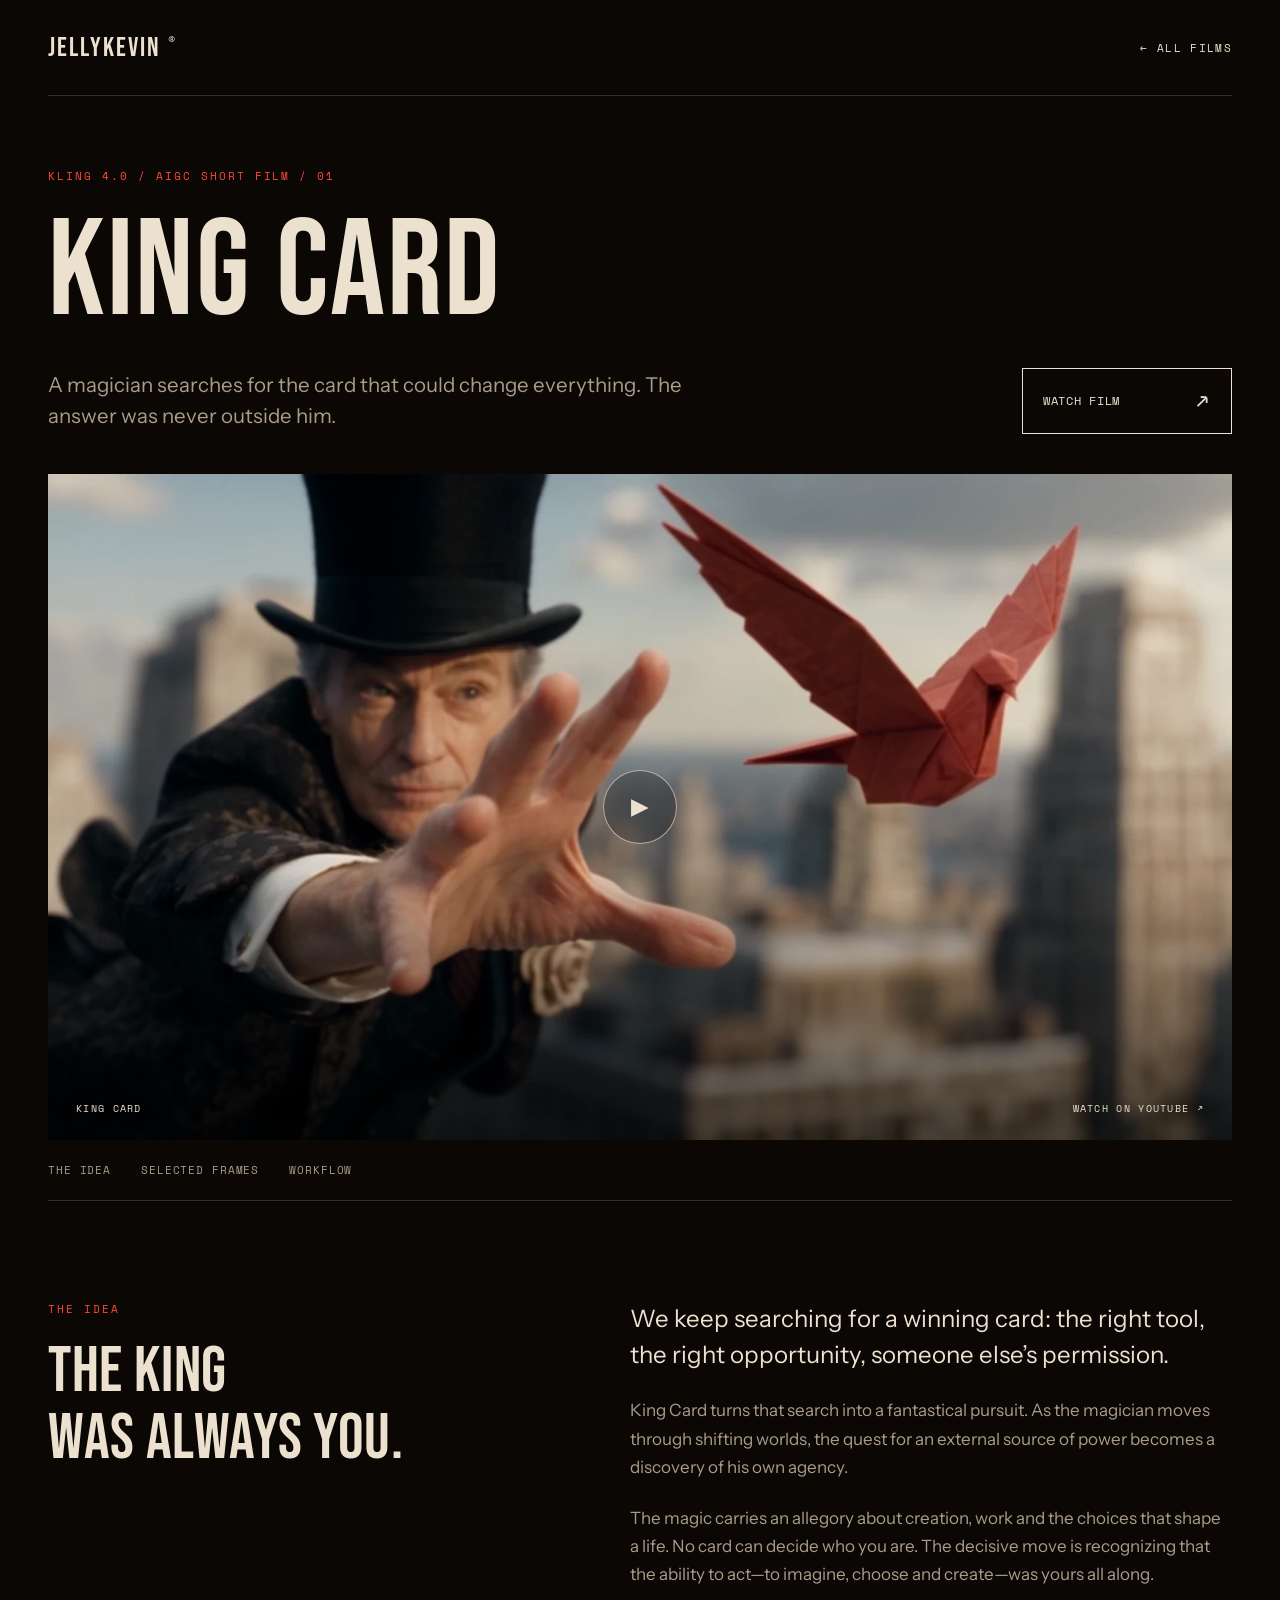
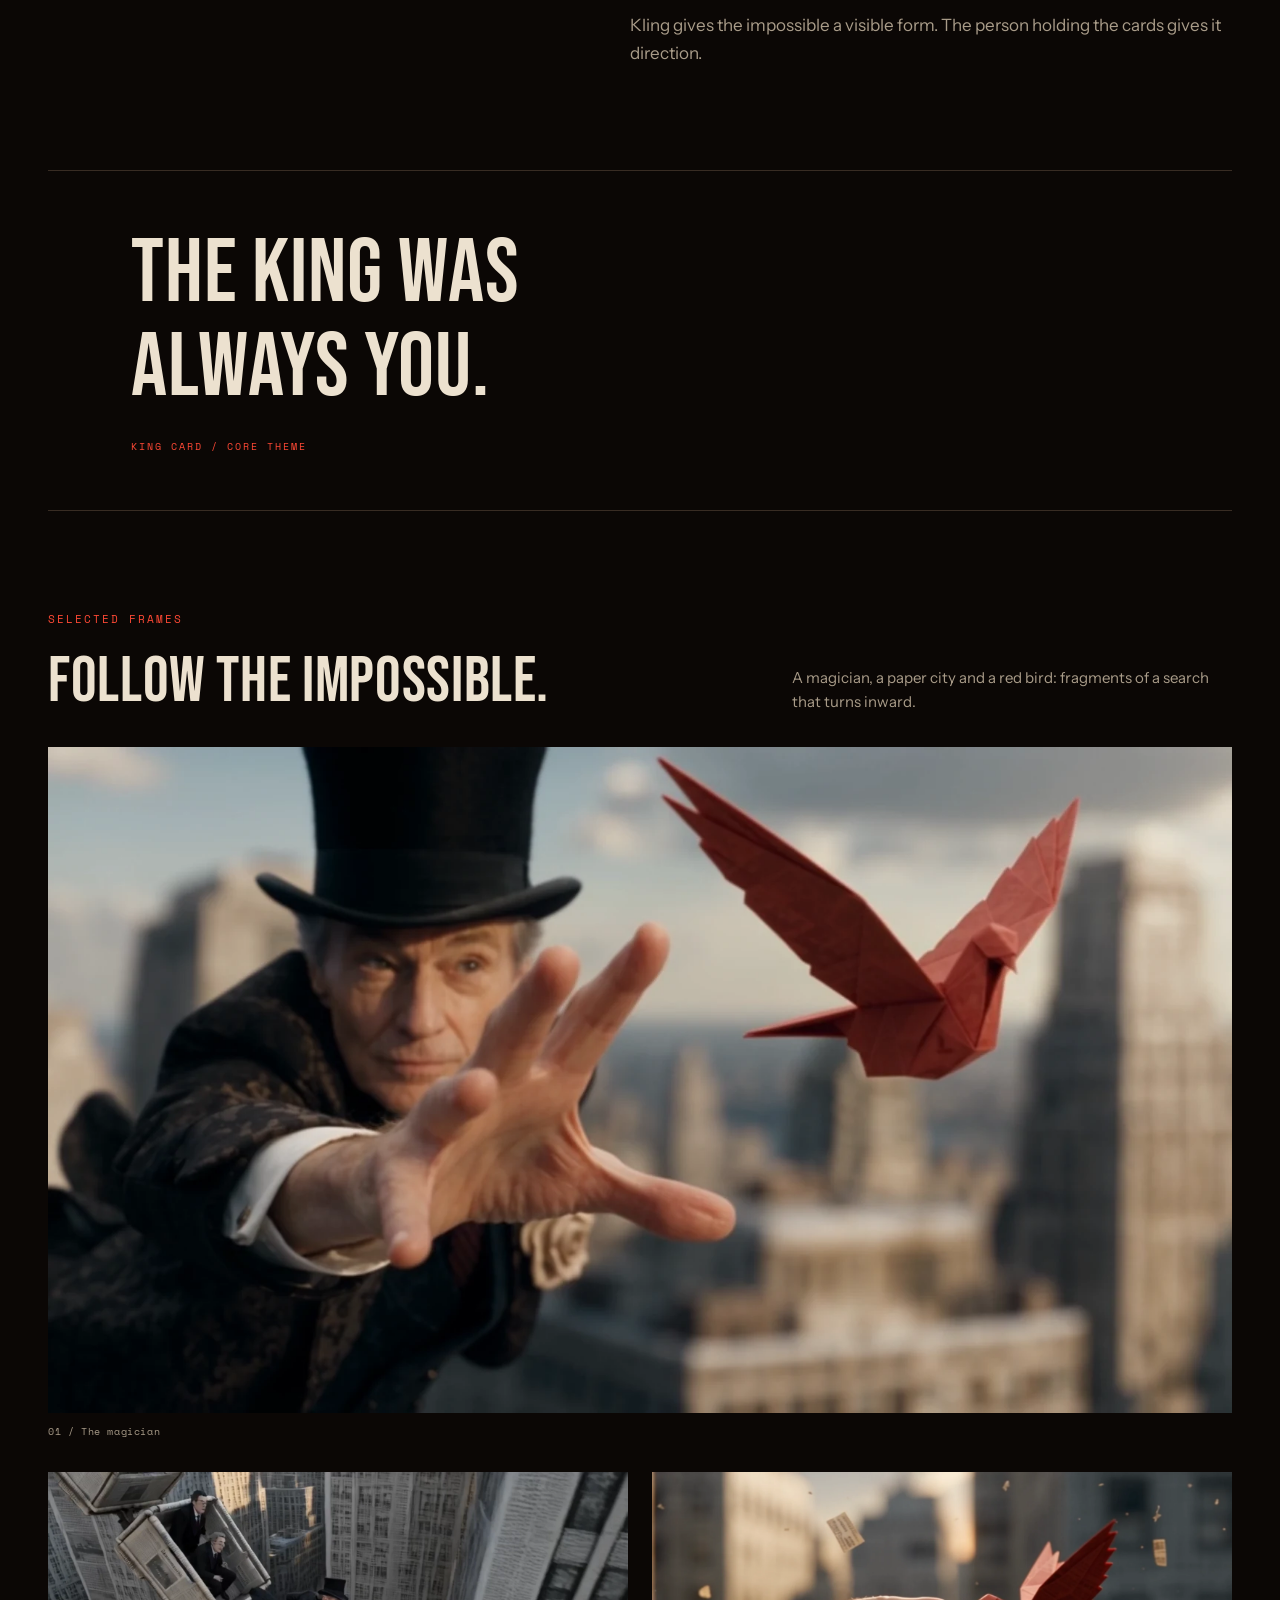
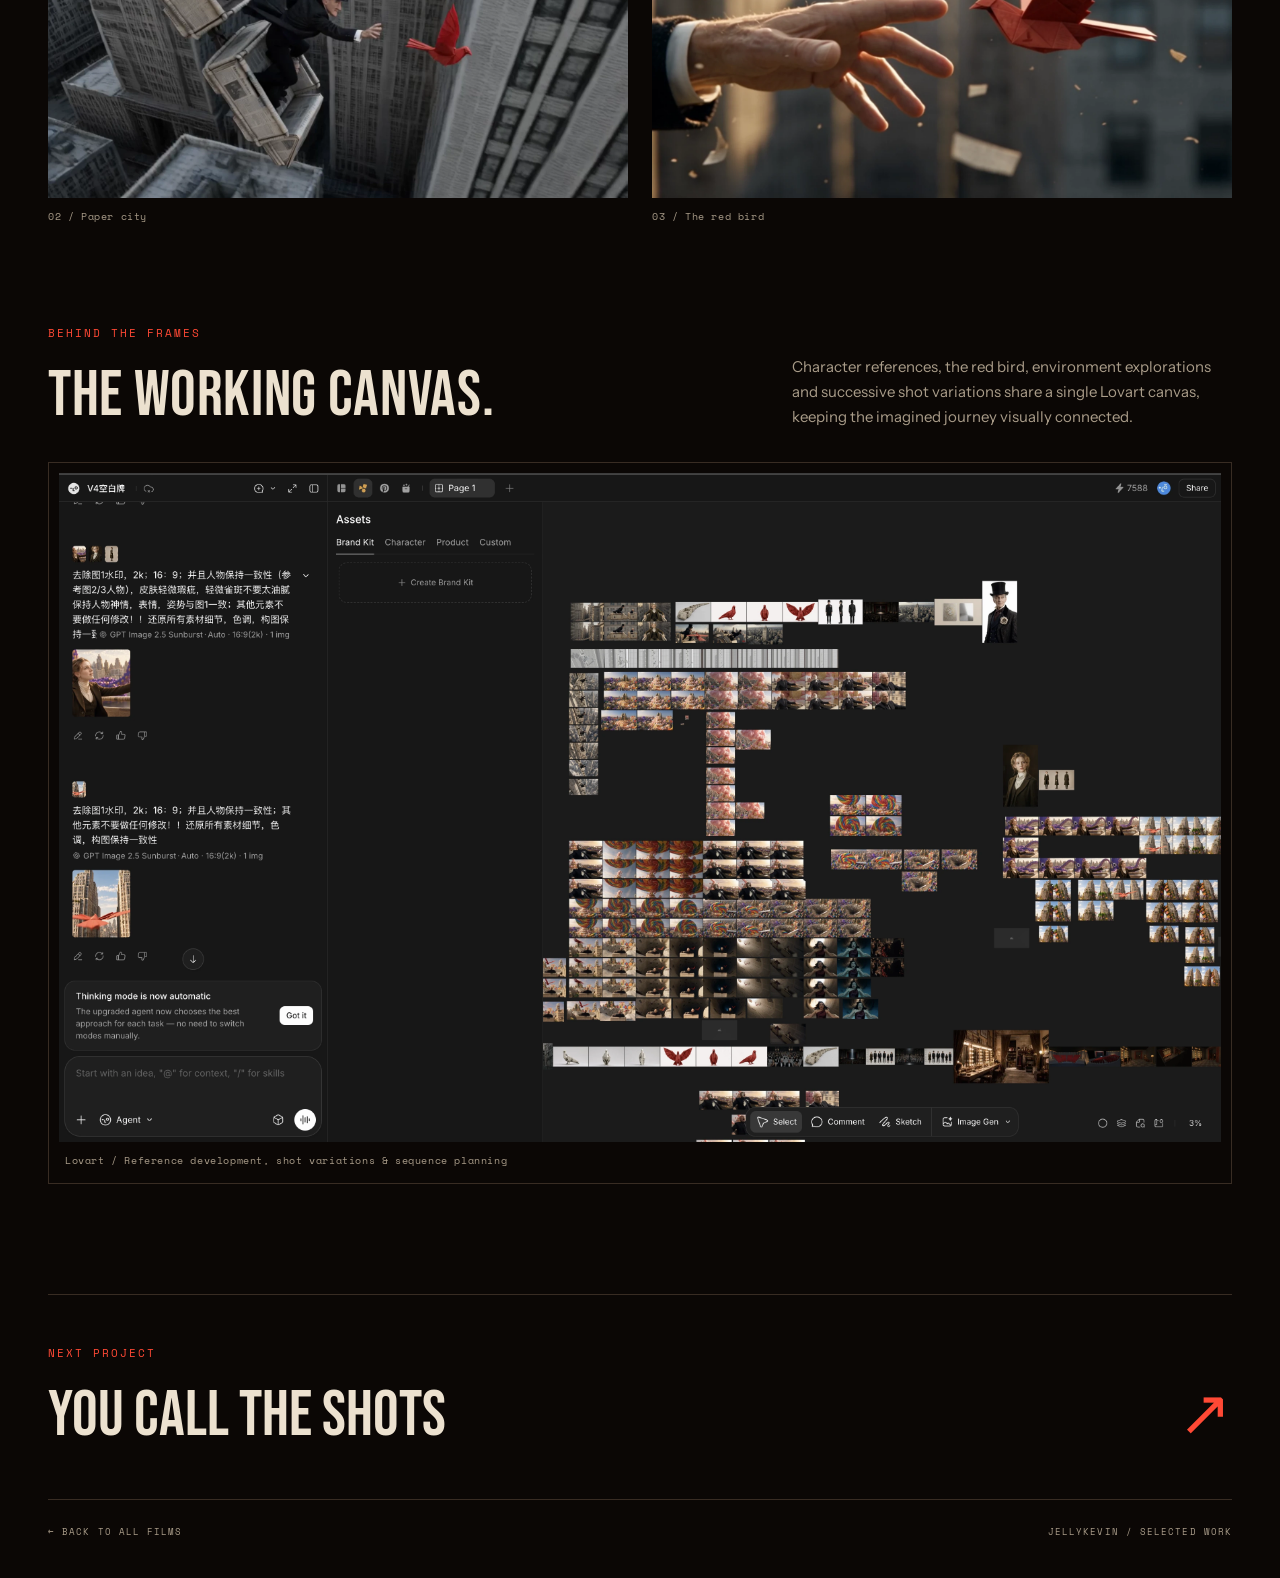
==== king-card.html @ 5d4b1ac5 "Add film case studies, story notes and visual workflows Add English project pages for The Beat, King" ====
<!doctype html>
<html lang="en"><head><meta charset="utf-8"><meta name="viewport" content="width=device-width,initial-scale=1"><title>King Card — JellyKevin</title><meta name="description" content="A magician searches for the card that could change everything. The answer was never outside him."><meta property="og:title" content="King Card — JellyKevin"><meta property="og:description" content="A magician searches for the card that could change everything. The answer was never outside him."><meta property="og:image" content="https://kevin-730325.github.io/viewsfromjellykevin/king-card-magic.webp"><meta property="og:type" content="article"><link rel="preconnect" href="https://fonts.googleapis.com"><link href="https://fonts.googleapis.com/css2?family=Bebas+Neue&family=Space+Mono:wght@400;700&family=Instrument+Sans:wght@400;500;600&display=swap" rel="stylesheet"><link rel="stylesheet" href="projects.css"><script src="projects.js" defer></script></head>
<body><a class="skip" href="#main">Skip to content</a><header><a class="wordmark" href="index.html">JELLYKEVIN<span>®</span></a><a class="back" href="index.html#film">← ALL FILMS</a></header><main id="main"><div class="project-head"><p class="eyebrow">KLING 4.0 / AIGC SHORT FILM / 01</p><h1>King Card</h1><div class="intro"><p>A magician searches for the card that could change everything. The answer was never outside him.</p><a class="watch" href="https://www.youtube.com/watch?v=YuxI05lHLRk" target="_blank" rel="noopener">WATCH FILM <span>↗</span></a></div></div><a class="hero" href="https://www.youtube.com/watch?v=YuxI05lHLRk" target="_blank" rel="noopener" aria-label="Watch King Card on YouTube (opens in a new tab)"><img src="king-card-magic.webp" alt="King Card — selected film still" width="1600" height="900" fetchpriority="high"><span class="hero-play">▶</span><span class="hero-caption">KING CARD <span>WATCH ON YOUTUBE ↗</span></span></a><nav class="project-nav" aria-label="Project sections"><a href="#story">The idea</a><a href="#frames">Selected frames</a><a href="#process">Workflow</a></nav><section id="story" class="story"><div><p class="eyebrow">THE IDEA</p><h2>The king<br>was always you.</h2></div><div class="prose"><p class="lead">We keep searching for a winning card: the right tool, the right opportunity, someone else’s permission.</p><p>King Card turns that search into a fantastical pursuit. As the magician moves through shifting worlds, the quest for an external source of power becomes a discovery of his own agency.</p><p>The magic carries an allegory about creation, work and the choices that shape a life. No card can decide who you are. The decisive move is recognizing that the ability to act—to imagine, choose and create—was yours all along.</p><p>Kling gives the impossible a visible form. The person holding the cards gives it direction.</p></div></section><blockquote>The king was<br>always you.<cite>KING CARD / CORE THEME</cite></blockquote><section id="frames"><div class="section-heading"><div><p class="eyebrow">SELECTED FRAMES</p><h2>Follow the impossible.</h2></div><p>A magician, a paper city and a red bird: fragments of a search that turns inward.</p></div><div class="stills"><figure class="full"><a class="zoom-image" href="king-card-magic.webp" data-caption="01 / The magician" aria-label="Enlarge: 01 / The magician"><img src="king-card-magic.webp" alt="01 / The magician" width="1600" height="900" loading="lazy" decoding="async"><span class="zoom-hint" aria-hidden="true">EXPAND ↗</span></a><figcaption>01 / The magician</figcaption></figure><figure class=""><a class="zoom-image" href="king-card-descent.webp" data-caption="02 / Paper city" aria-label="Enlarge: 02 / Paper city"><img src="king-card-descent.webp" alt="02 / Paper city" width="1600" height="900" loading="lazy" decoding="async"><span class="zoom-hint" aria-hidden="true">EXPAND ↗</span></a><figcaption>02 / Paper city</figcaption></figure><figure class=""><a class="zoom-image" href="king-card-origami.webp" data-caption="03 / The red bird" aria-label="Enlarge: 03 / The red bird"><img src="king-card-origami.webp" alt="03 / The red bird" width="1600" height="900" loading="lazy" decoding="async"><span class="zoom-hint" aria-hidden="true">EXPAND ↗</span></a><figcaption>03 / The red bird</figcaption></figure></div></section><section id="process" class="process"><div class="section-heading"><div><p class="eyebrow">BEHIND THE FRAMES</p><h2>The working canvas.</h2></div><p>Character references, the red bird, environment explorations and successive shot variations share a single Lovart canvas, keeping the imagined journey visually connected.</p></div><figure class="full"><a class="zoom-image" href="king-card-workflow.webp" data-caption="Lovart / Reference development, shot variations &amp; sequence planning" aria-label="Enlarge: Lovart / Reference development, shot variations &amp; sequence planning"><img src="king-card-workflow.webp" alt="Lovart / Reference development, shot variations &amp; sequence planning" width="3456" height="1990" loading="lazy" decoding="async"><span class="zoom-hint" aria-hidden="true">EXPAND ↗</span></a><figcaption>Lovart / Reference development, shot variations &amp; sequence planning</figcaption></figure></section><a class="next-project" href="you-call-the-shots.html"><span class="eyebrow">NEXT PROJECT</span><span>You Call the Shots <b>↗</b></span></a></main><footer><a href="index.html#film">← BACK TO ALL FILMS</a><span>JELLYKEVIN / SELECTED WORK</span></footer><dialog id="image-viewer" aria-label="Image preview"><div class="viewer-tools"><span id="image-count"></span><a id="original-image" target="_blank" rel="noopener">FULL SIZE ↗</a><button id="close-image" aria-label="Close image preview">CLOSE ×</button></div><div class="viewer-stage"><button id="previous-image" aria-label="Previous image">←</button><img id="viewer-image" alt=""><button id="next-image" aria-label="Next image">→</button></div><p id="viewer-caption"></p></dialog></body></html>
---- projects.css ----
:root{--bg:#0b0705;--ink:#ece1cf;--muted:#a99c89;--line:#382c23;--red:#ff4935;--display:'Bebas Neue','Arial Narrow',Impact,sans-serif;--mono:'Space Mono','Courier New',monospace;--body:'Instrument Sans','Helvetica Neue',Arial,sans-serif}
*{box-sizing:border-box}html{scroll-behavior:smooth;scroll-padding-top:88px}body{margin:0;background:var(--bg);color:var(--ink);font:17px/1.65 var(--body);-webkit-font-smoothing:antialiased}a{color:inherit}button{font:inherit;color:inherit;cursor:pointer}a,button{-webkit-tap-highlight-color:transparent}a:focus-visible,button:focus-visible{outline:2px solid var(--red);outline-offset:5px}::selection{background:var(--red);color:var(--bg)}header,main,footer{width:min(1400px,calc(100% - 96px));margin:auto}header{height:96px;display:flex;align-items:center;justify-content:space-between;border-bottom:1px solid var(--line)}.wordmark{text-decoration:none;font:27px var(--display);letter-spacing:.08em}.wordmark span{font:12px var(--mono);vertical-align:top;margin-left:6px}.back,footer{font:11px var(--mono);letter-spacing:.12em}.back{text-decoration:none;padding:16px 0}.back:hover,footer a:hover{color:var(--red)}.skip{position:fixed;top:8px;left:8px;z-index:20;padding:12px;background:var(--ink);color:var(--bg);transform:translateY(-160%)}.skip:focus{transform:none}.project-head{padding:72px 0 40px}.eyebrow{margin:0 0 20px;color:var(--red);font:11px/1.6 var(--mono);letter-spacing:.18em;text-transform:uppercase}h1,h2,h3,p,figure{margin:0}h1{font:clamp(68px,10.7vw,156px)/.98 var(--display);text-transform:uppercase;letter-spacing:.015em;max-width:1100px}.intro{margin-top:28px;display:flex;align-items:center;justify-content:space-between;gap:40px}.intro>p{max-width:650px;color:var(--muted);font-size:clamp(17px,1.6vw,23px);line-height:1.5}.watch{display:flex;align-items:center;justify-content:space-between;gap:36px;min-width:210px;min-height:58px;padding:14px 20px;border:1px solid var(--ink);font:12px var(--mono);letter-spacing:.06em;text-decoration:none;transition:background .2s,color .2s}.watch:hover{background:var(--ink);color:var(--bg)}.watch span{font-size:24px}.hero{position:relative;display:block;overflow:hidden;background:#17120f}.hero img{display:block;width:100%;height:auto;max-height:730px;object-fit:cover}.hero:after{content:'';position:absolute;inset:60% 0 0;background:linear-gradient(transparent,#0009);pointer-events:none}.hero-play{position:absolute;left:50%;top:50%;transform:translate(-50%,-50%);border:1px solid #ece1cfa0;width:74px;height:74px;display:grid;place-items:center;border-radius:50%;background:#0b070540;backdrop-filter:blur(6px);font-size:23px;transition:background .2s}.hero:hover .hero-play{background:var(--red)}.hero-caption{position:absolute;z-index:1;bottom:24px;left:28px;right:28px;display:flex;justify-content:space-between;gap:12px;font:10px var(--mono);letter-spacing:.13em}.project-nav{display:flex;gap:30px;border-bottom:1px solid var(--line);padding:21px 0}.project-nav a{text-decoration:none;font:11px/1.7 var(--mono);text-transform:uppercase;letter-spacing:.08em;color:var(--muted)}.project-nav a:hover{color:var(--ink)}section{padding-top:100px}h2{font:clamp(40px,5vw,72px)/1.04 var(--display);letter-spacing:.01em}.story{display:grid;grid-template-columns:1fr 1.2fr;gap:80px}.prose p{margin-bottom:23px;color:var(--muted);max-width:660px}.prose .lead{font-size:24px;line-height:1.5;color:var(--ink)}.aside-note,.source-note{font:11px/1.9 var(--mono);color:var(--muted);margin-top:24px}.aside-note{max-width:240px}.source-note{max-width:760px}.source-note a{text-underline-offset:4px}blockquote{margin:80px 0 0;padding:56px 0 56px 7%;border-block:1px solid var(--line);font:clamp(40px,7vw,98px)/1.05 var(--display);color:var(--ink);letter-spacing:.01em}blockquote cite{display:block;margin-top:24px;font:10px var(--mono);font-style:normal;letter-spacing:.2em;color:var(--red)}.section-heading{display:flex;justify-content:space-between;align-items:end;gap:50px;margin-bottom:32px}.section-heading>p{max-width:440px;color:var(--muted);font-size:15px}.stills{display:grid;grid-template-columns:1fr 1fr;gap:32px 24px}.full{grid-column:1/-1}.zoom-image{display:block;position:relative;background:#16110f;overflow:hidden;cursor:zoom-in}.zoom-image img{display:block;width:100%;height:auto;transition:filter .2s}.zoom-image:hover img{filter:brightness(1.08)}.zoom-hint{position:absolute;bottom:12px;right:12px;padding:6px 10px;background:#0b0705c9;color:var(--ink);font:9px var(--mono);letter-spacing:.1em;opacity:0;transition:opacity .2s}.zoom-image:hover .zoom-hint,.zoom-image:focus-visible .zoom-hint{opacity:1}figcaption{margin-top:11px;color:var(--muted);font:10px/1.6 var(--mono);letter-spacing:.06em}.process figure{border:1px solid var(--line);padding:10px}.process figcaption{padding:0 6px 4px}.capabilities{display:grid;grid-template-columns:1fr 1fr;gap:0 50px;padding:0 0 0 20px;margin:32px 0 0}.capabilities li{padding:25px 0 28px 8px;border-top:1px solid var(--line)}.capabilities li::marker{color:var(--red);font-size:18px}.capabilities h3{font:30px/1.2 var(--display);letter-spacing:.03em;margin-bottom:10px}.capabilities p{color:var(--muted);font-size:16px;max-width:580px}.next-project{display:block;border-top:1px solid var(--line);padding:50px 0;margin-top:110px;text-decoration:none}.next-project>.eyebrow{display:block}.next-project>span:last-child{font:clamp(40px,5vw,68px)/1.05 var(--display);display:flex;justify-content:space-between;gap:30px}.next-project b{color:var(--red);font:inherit}.next-project:hover>span:last-child{color:var(--red)}footer{display:flex;justify-content:space-between;gap:20px;padding:25px 0 40px;border-top:1px solid var(--line);color:var(--muted);font-size:9px}footer a{text-decoration:none}dialog{border:1px solid var(--line);padding:18px;background:var(--bg);color:var(--ink);width:min(1600px,96vw);max-width:96vw;max-height:96dvh}dialog::backdrop{background:#000e}body:has(dialog[open]){overflow:hidden}.viewer-tools{display:flex;align-items:center;gap:25px;font:10px var(--mono);padding-bottom:16px}.viewer-tools span{margin-right:auto;color:var(--muted)}.viewer-tools button{border:0;background:none;font:inherit;min-height:36px}.viewer-tools a{text-decoration:none}.viewer-stage{display:grid;grid-template-columns:36px minmax(0,1fr) 36px;gap:10px;align-items:center}.viewer-stage>img{width:100%;height:auto;max-height:74dvh;object-fit:contain}.viewer-stage button{background:none;border:1px solid var(--line);min-height:48px}#viewer-caption{margin:16px 46px 0;font:11px/1.6 var(--mono);color:var(--muted)}
@media(max-width:760px){header,main,footer{width:calc(100% - 40px)}header{height:76px}.wordmark{font-size:24px}.back{font-size:10px}.project-head{padding-top:45px}h1{font-size:clamp(62px,14vw,100px)}.intro{display:block;margin-top:20px}.intro>p{font-size:18px}.watch{margin-top:24px;max-width:240px;min-height:52px}.hero-caption{left:14px;right:14px;bottom:14px;font-size:8px}.hero-caption>span{display:none}.hero-play{width:52px;height:52px;font-size:16px}.project-nav{gap:22px;flex-wrap:wrap}.project-nav a{font-size:10px}section{padding-top:65px}.story{grid-template-columns:1fr;gap:28px}.prose .lead{font-size:21px}.prose p{font-size:16px}.aside-note{max-width:none;margin-top:15px}.section-heading{display:block}.section-heading>p{margin-top:20px}.stills{gap:24px 14px}.stills figure{grid-column:1/-1}blockquote{margin-top:45px;padding:36px 0 36px 20px}.capabilities{grid-template-columns:1fr;padding-left:18px}.capabilities li{padding-block:22px}.next-project{margin-top:70px;padding-block:35px}footer{flex-direction:column;gap:14px}.viewer-tools{gap:12px;font-size:9px}.viewer-stage{grid-template-columns:26px minmax(0,1fr) 26px;gap:5px}dialog{padding:10px}#viewer-caption{margin-inline:31px;font-size:10px}.zoom-hint{opacity:1;font-size:8px}}
@media(prefers-reduced-motion:reduce){html{scroll-behavior:auto}*{transition:none!important}}
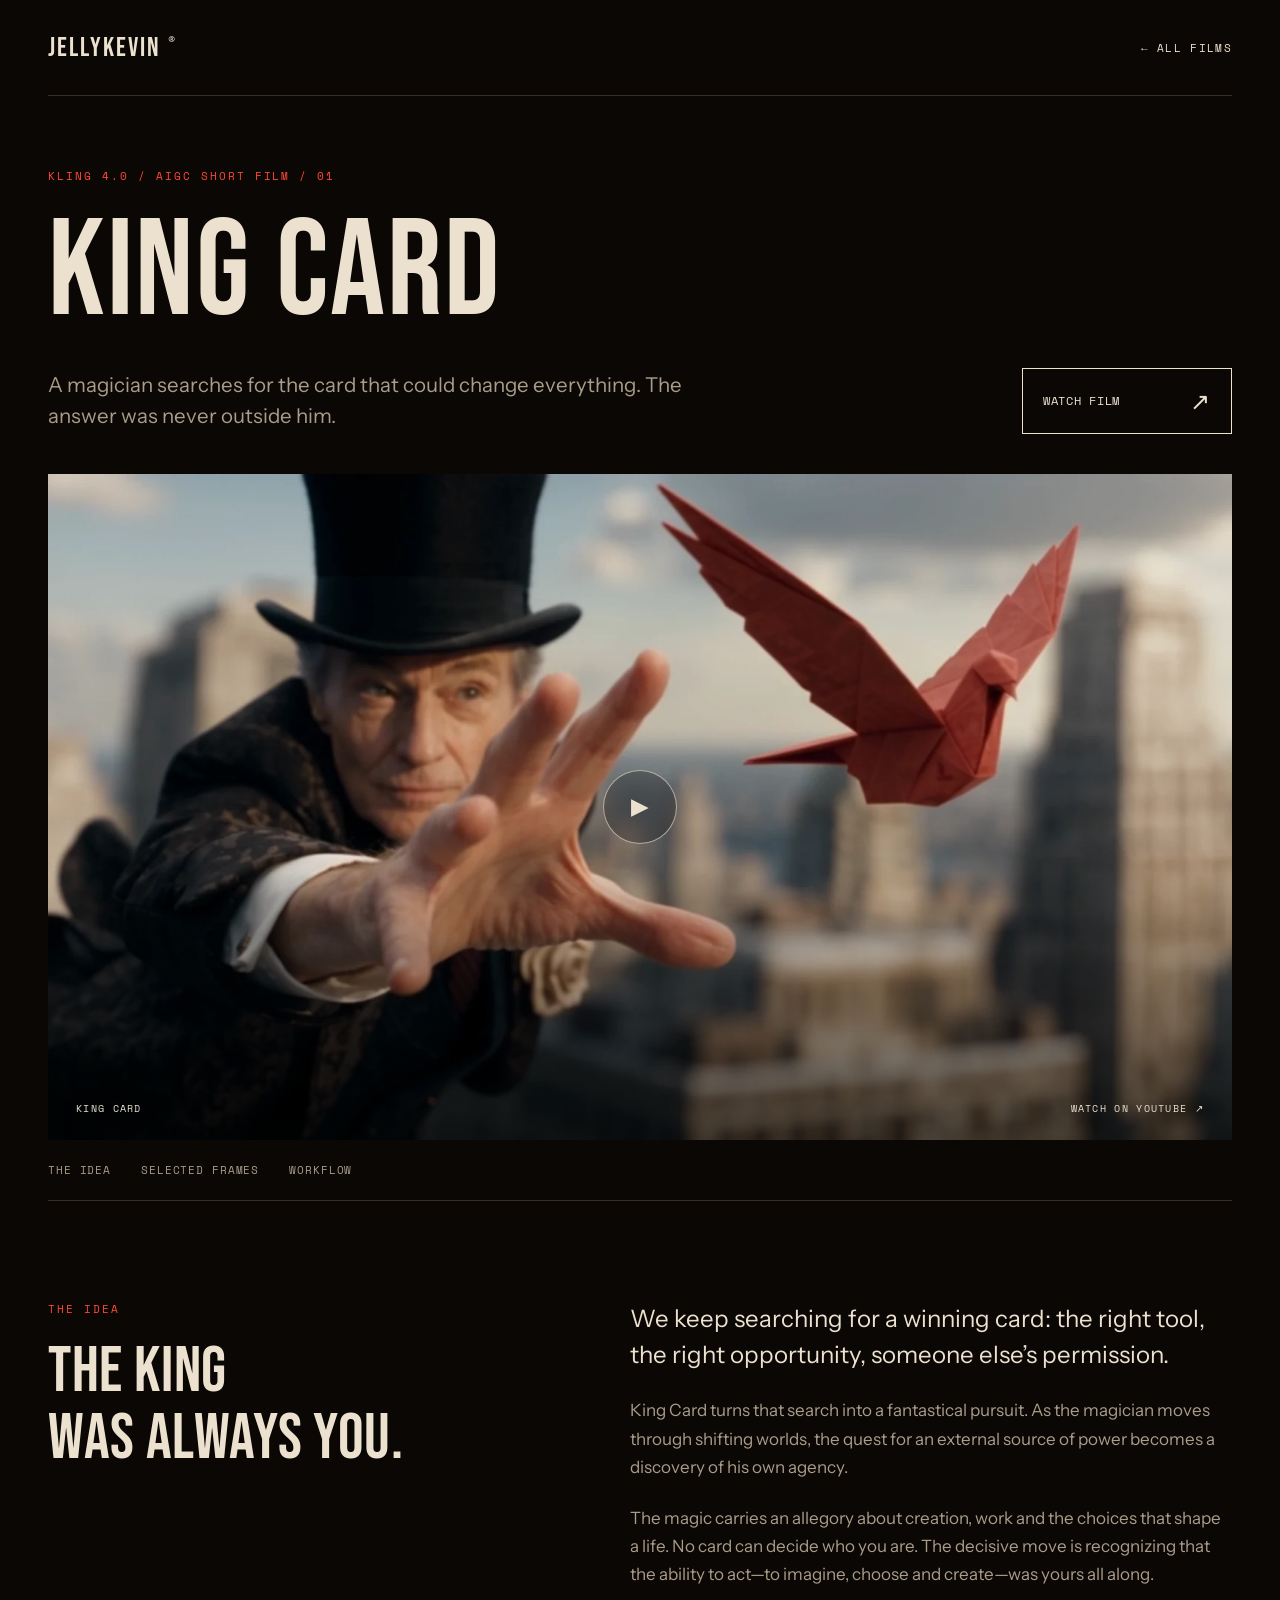
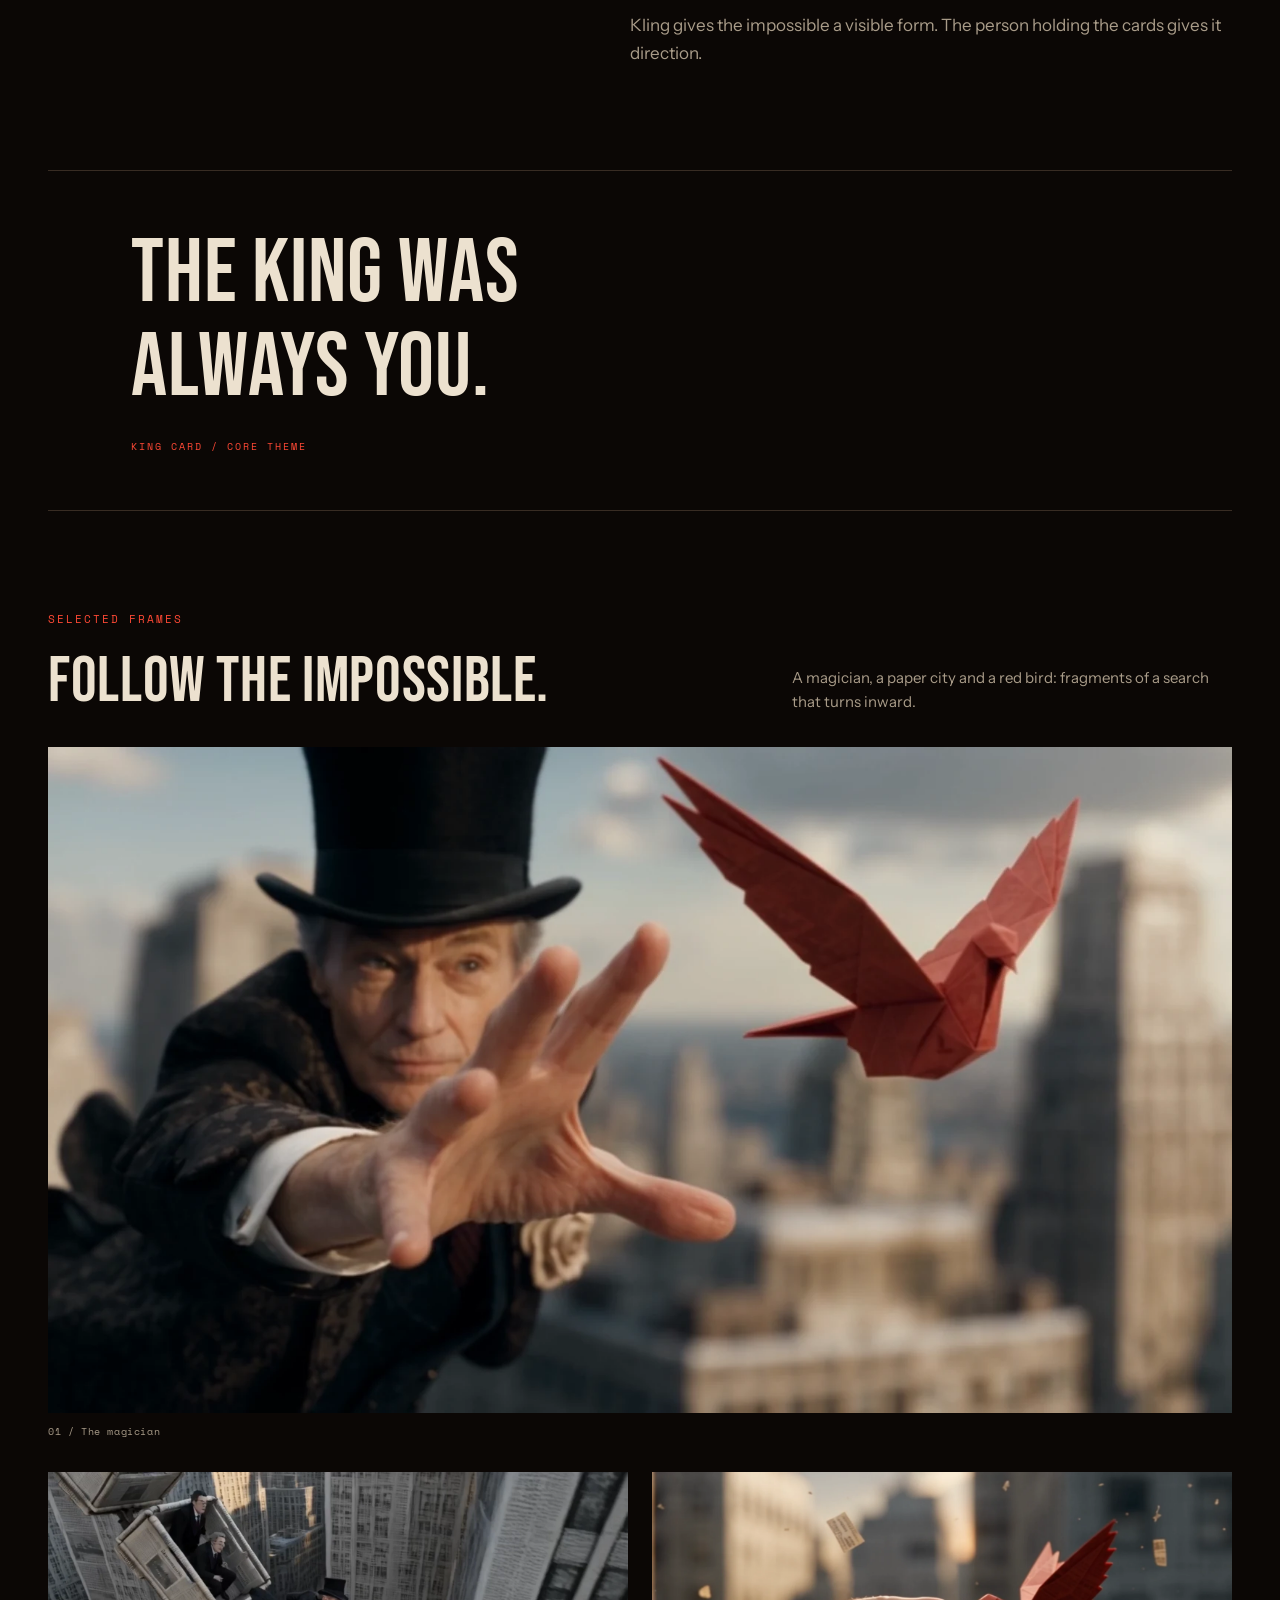
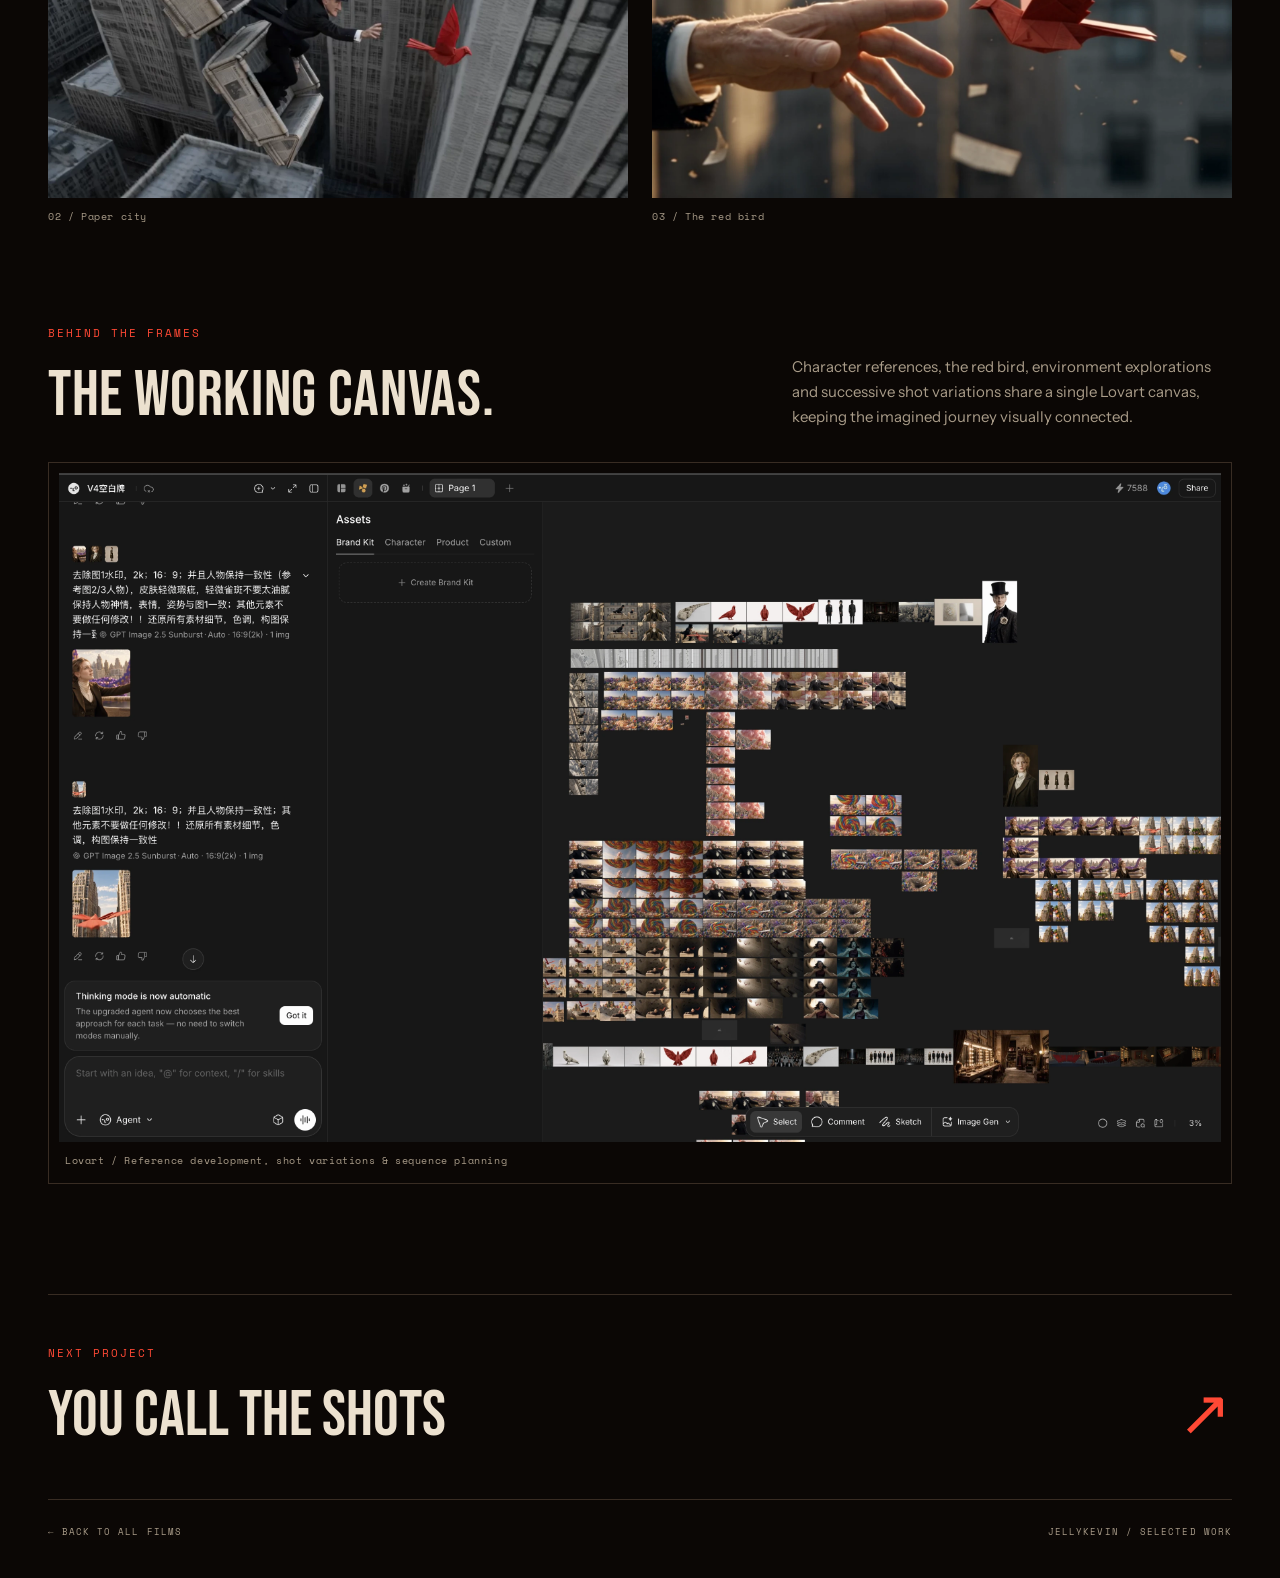
==== commit 34fa255b: "Improve loading performance and configure Vercel Serve fonts locally, defer intro video loading, and" ====
--- a/king-card.html
+++ b/king-card.html
@@ -1,3 +1,3 @@
 <!doctype html>
-<html lang="en"><head><meta charset="utf-8"><meta name="viewport" content="width=device-width,initial-scale=1"><title>King Card — JellyKevin</title><meta name="description" content="A magician searches for the card that could change everything. The answer was never outside him."><meta property="og:title" content="King Card — JellyKevin"><meta property="og:description" content="A magician searches for the card that could change everything. The answer was never outside him."><meta property="og:image" content="https://kevin-730325.github.io/viewsfromjellykevin/king-card-magic.webp"><meta property="og:type" content="article"><link rel="preconnect" href="https://fonts.googleapis.com"><link href="https://fonts.googleapis.com/css2?family=Bebas+Neue&family=Space+Mono:wght@400;700&family=Instrument+Sans:wght@400;500;600&display=swap" rel="stylesheet"><link rel="stylesheet" href="projects.css"><script src="projects.js" defer></script></head>
+<html lang="en"><head><meta charset="utf-8"><meta name="viewport" content="width=device-width,initial-scale=1"><title>King Card — JellyKevin</title><meta name="description" content="A magician searches for the card that could change everything. The answer was never outside him."><meta property="og:title" content="King Card — JellyKevin"><meta property="og:description" content="A magician searches for the card that could change everything. The answer was never outside him."><meta property="og:image" content="https://jellykevin.com/king-card-magic.webp"><meta property="og:type" content="article"><link rel="stylesheet" href="fonts.css"><link rel="stylesheet" href="projects.css"><script src="projects.js" defer></script></head>
 <body><a class="skip" href="#main">Skip to content</a><header><a class="wordmark" href="index.html">JELLYKEVIN<span>®</span></a><a class="back" href="index.html#film">← ALL FILMS</a></header><main id="main"><div class="project-head"><p class="eyebrow">KLING 4.0 / AIGC SHORT FILM / 01</p><h1>King Card</h1><div class="intro"><p>A magician searches for the card that could change everything. The answer was never outside him.</p><a class="watch" href="https://www.youtube.com/watch?v=YuxI05lHLRk" target="_blank" rel="noopener">WATCH FILM <span>↗</span></a></div></div><a class="hero" href="https://www.youtube.com/watch?v=YuxI05lHLRk" target="_blank" rel="noopener" aria-label="Watch King Card on YouTube (opens in a new tab)"><img src="king-card-magic.webp" alt="King Card — selected film still" width="1600" height="900" fetchpriority="high"><span class="hero-play">▶</span><span class="hero-caption">KING CARD <span>WATCH ON YOUTUBE ↗</span></span></a><nav class="project-nav" aria-label="Project sections"><a href="#story">The idea</a><a href="#frames">Selected frames</a><a href="#process">Workflow</a></nav><section id="story" class="story"><div><p class="eyebrow">THE IDEA</p><h2>The king<br>was always you.</h2></div><div class="prose"><p class="lead">We keep searching for a winning card: the right tool, the right opportunity, someone else’s permission.</p><p>King Card turns that search into a fantastical pursuit. As the magician moves through shifting worlds, the quest for an external source of power becomes a discovery of his own agency.</p><p>The magic carries an allegory about creation, work and the choices that shape a life. No card can decide who you are. The decisive move is recognizing that the ability to act—to imagine, choose and create—was yours all along.</p><p>Kling gives the impossible a visible form. The person holding the cards gives it direction.</p></div></section><blockquote>The king was<br>always you.<cite>KING CARD / CORE THEME</cite></blockquote><section id="frames"><div class="section-heading"><div><p class="eyebrow">SELECTED FRAMES</p><h2>Follow the impossible.</h2></div><p>A magician, a paper city and a red bird: fragments of a search that turns inward.</p></div><div class="stills"><figure class="full"><a class="zoom-image" href="king-card-magic.webp" data-caption="01 / The magician" aria-label="Enlarge: 01 / The magician"><img src="king-card-magic.webp" alt="01 / The magician" width="1600" height="900" loading="lazy" decoding="async"><span class="zoom-hint" aria-hidden="true">EXPAND ↗</span></a><figcaption>01 / The magician</figcaption></figure><figure class=""><a class="zoom-image" href="king-card-descent.webp" data-caption="02 / Paper city" aria-label="Enlarge: 02 / Paper city"><img src="king-card-descent.webp" alt="02 / Paper city" width="1600" height="900" loading="lazy" decoding="async"><span class="zoom-hint" aria-hidden="true">EXPAND ↗</span></a><figcaption>02 / Paper city</figcaption></figure><figure class=""><a class="zoom-image" href="king-card-origami.webp" data-caption="03 / The red bird" aria-label="Enlarge: 03 / The red bird"><img src="king-card-origami.webp" alt="03 / The red bird" width="1600" height="900" loading="lazy" decoding="async"><span class="zoom-hint" aria-hidden="true">EXPAND ↗</span></a><figcaption>03 / The red bird</figcaption></figure></div></section><section id="process" class="process"><div class="section-heading"><div><p class="eyebrow">BEHIND THE FRAMES</p><h2>The working canvas.</h2></div><p>Character references, the red bird, environment explorations and successive shot variations share a single Lovart canvas, keeping the imagined journey visually connected.</p></div><figure class="full"><a class="zoom-image" href="king-card-workflow.webp" data-caption="Lovart / Reference development, shot variations &amp; sequence planning" aria-label="Enlarge: Lovart / Reference development, shot variations &amp; sequence planning"><img src="king-card-workflow.webp" alt="Lovart / Reference development, shot variations &amp; sequence planning" width="3456" height="1990" loading="lazy" decoding="async"><span class="zoom-hint" aria-hidden="true">EXPAND ↗</span></a><figcaption>Lovart / Reference development, shot variations &amp; sequence planning</figcaption></figure></section><a class="next-project" href="you-call-the-shots.html"><span class="eyebrow">NEXT PROJECT</span><span>You Call the Shots <b>↗</b></span></a></main><footer><a href="index.html#film">← BACK TO ALL FILMS</a><span>JELLYKEVIN / SELECTED WORK</span></footer><dialog id="image-viewer" aria-label="Image preview"><div class="viewer-tools"><span id="image-count"></span><a id="original-image" target="_blank" rel="noopener">FULL SIZE ↗</a><button id="close-image" aria-label="Close image preview">CLOSE ×</button></div><div class="viewer-stage"><button id="previous-image" aria-label="Previous image">←</button><img id="viewer-image" alt=""><button id="next-image" aria-label="Next image">→</button></div><p id="viewer-caption"></p></dialog></body></html>
--- a/fonts.css
+++ b/fonts.css
@@ -0,0 +1,59 @@
+@font-face {
+  font-family: 'Bebas Neue';
+  font-style: normal;
+  font-weight: 400;
+  font-display: swap;
+  src: url(bebas-neue-1.woff2) format('woff2');
+  unicode-range: U+0000-00FF, U+0131, U+0152-0153, U+02BB-02BC, U+02C6, U+02DA, U+02DC, U+0304, U+0308, U+0329, U+2000-206F, U+20AC, U+2122, U+2191, U+2193, U+2212, U+2215, U+FEFF, U+FFFD;
+}
+@font-face {
+  font-family: 'Instrument Sans';
+  font-style: normal;
+  font-weight: 400;
+  font-stretch: 100%;
+  font-display: swap;
+  src: url(instrument-sans-2.woff2) format('woff2');
+  unicode-range: U+0000-00FF, U+0131, U+0152-0153, U+02BB-02BC, U+02C6, U+02DA, U+02DC, U+0304, U+0308, U+0329, U+2000-206F, U+20AC, U+2122, U+2191, U+2193, U+2212, U+2215, U+FEFF, U+FFFD;
+}
+@font-face {
+  font-family: 'Instrument Sans';
+  font-style: normal;
+  font-weight: 500;
+  font-stretch: 100%;
+  font-display: swap;
+  src: url(instrument-sans-2.woff2) format('woff2');
+  unicode-range: U+0000-00FF, U+0131, U+0152-0153, U+02BB-02BC, U+02C6, U+02DA, U+02DC, U+0304, U+0308, U+0329, U+2000-206F, U+20AC, U+2122, U+2191, U+2193, U+2212, U+2215, U+FEFF, U+FFFD;
+}
+@font-face {
+  font-family: 'Instrument Sans';
+  font-style: normal;
+  font-weight: 600;
+  font-stretch: 100%;
+  font-display: swap;
+  src: url(instrument-sans-2.woff2) format('woff2');
+  unicode-range: U+0000-00FF, U+0131, U+0152-0153, U+02BB-02BC, U+02C6, U+02DA, U+02DC, U+0304, U+0308, U+0329, U+2000-206F, U+20AC, U+2122, U+2191, U+2193, U+2212, U+2215, U+FEFF, U+FFFD;
+}
+@font-face {
+  font-family: 'Space Mono';
+  font-style: italic;
+  font-weight: 400;
+  font-display: swap;
+  src: url(space-mono-3.woff2) format('woff2');
+  unicode-range: U+0000-00FF, U+0131, U+0152-0153, U+02BB-02BC, U+02C6, U+02DA, U+02DC, U+0304, U+0308, U+0329, U+2000-206F, U+20AC, U+2122, U+2191, U+2193, U+2212, U+2215, U+FEFF, U+FFFD;
+}
+@font-face {
+  font-family: 'Space Mono';
+  font-style: normal;
+  font-weight: 400;
+  font-display: swap;
+  src: url(space-mono-4.woff2) format('woff2');
+  unicode-range: U+0000-00FF, U+0131, U+0152-0153, U+02BB-02BC, U+02C6, U+02DA, U+02DC, U+0304, U+0308, U+0329, U+2000-206F, U+20AC, U+2122, U+2191, U+2193, U+2212, U+2215, U+FEFF, U+FFFD;
+}
+@font-face {
+  font-family: 'Space Mono';
+  font-style: normal;
+  font-weight: 700;
+  font-display: swap;
+  src: url(space-mono-5.woff2) format('woff2');
+  unicode-range: U+0000-00FF, U+0131, U+0152-0153, U+02BB-02BC, U+02C6, U+02DA, U+02DC, U+0304, U+0308, U+0329, U+2000-206F, U+20AC, U+2122, U+2191, U+2193, U+2212, U+2215, U+FEFF, U+FFFD;
+}
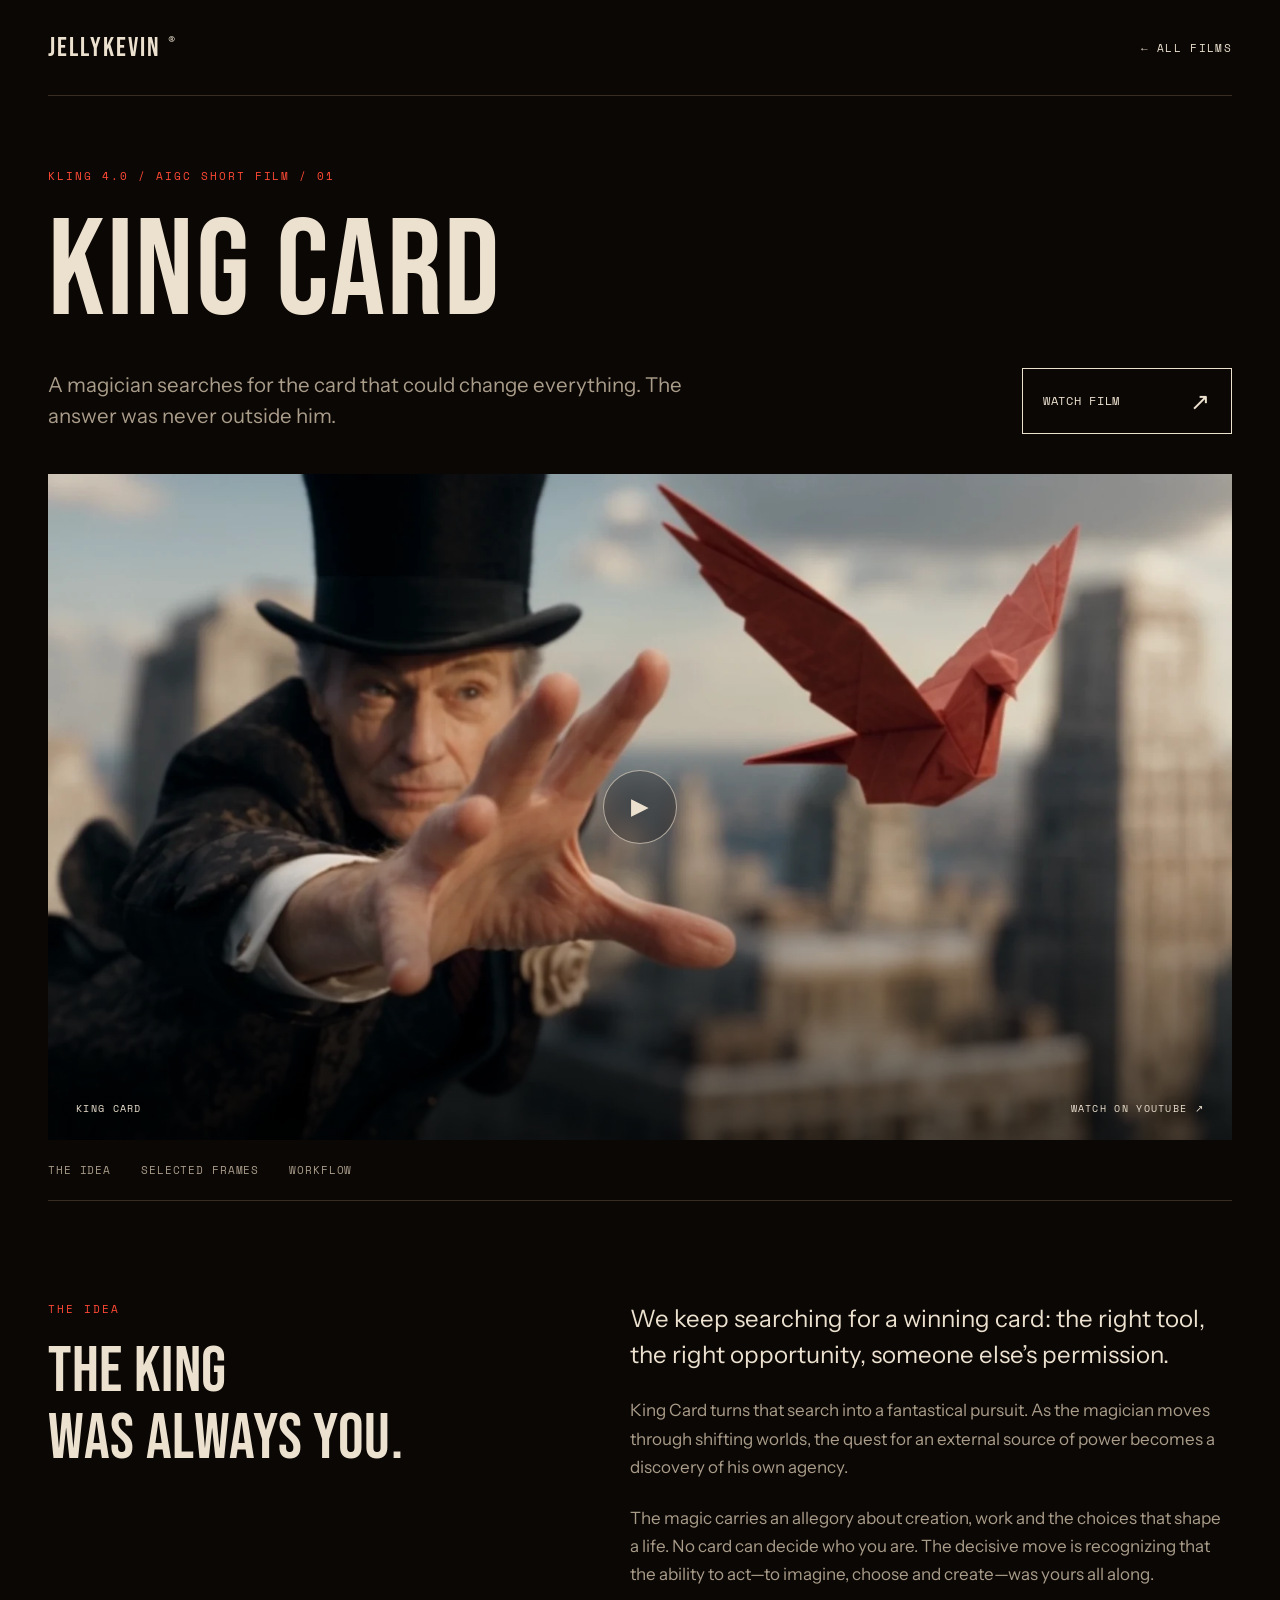
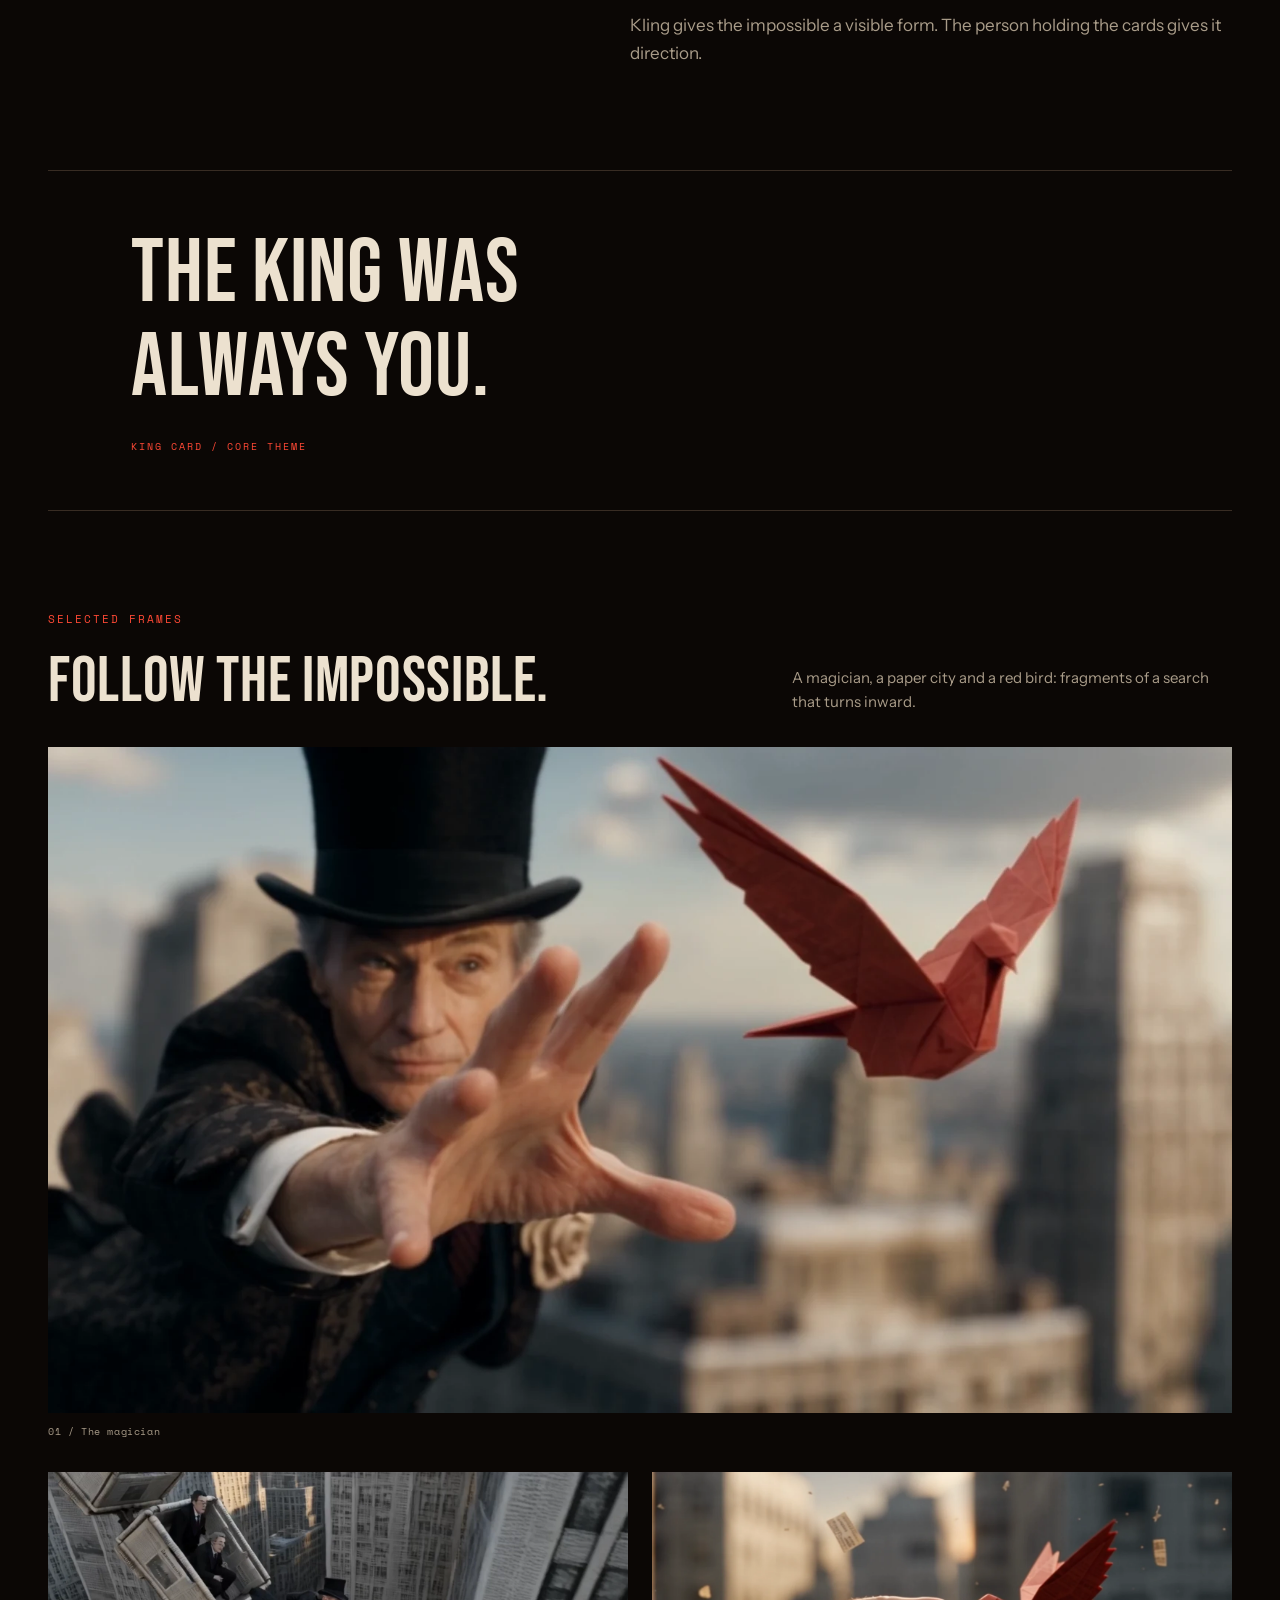
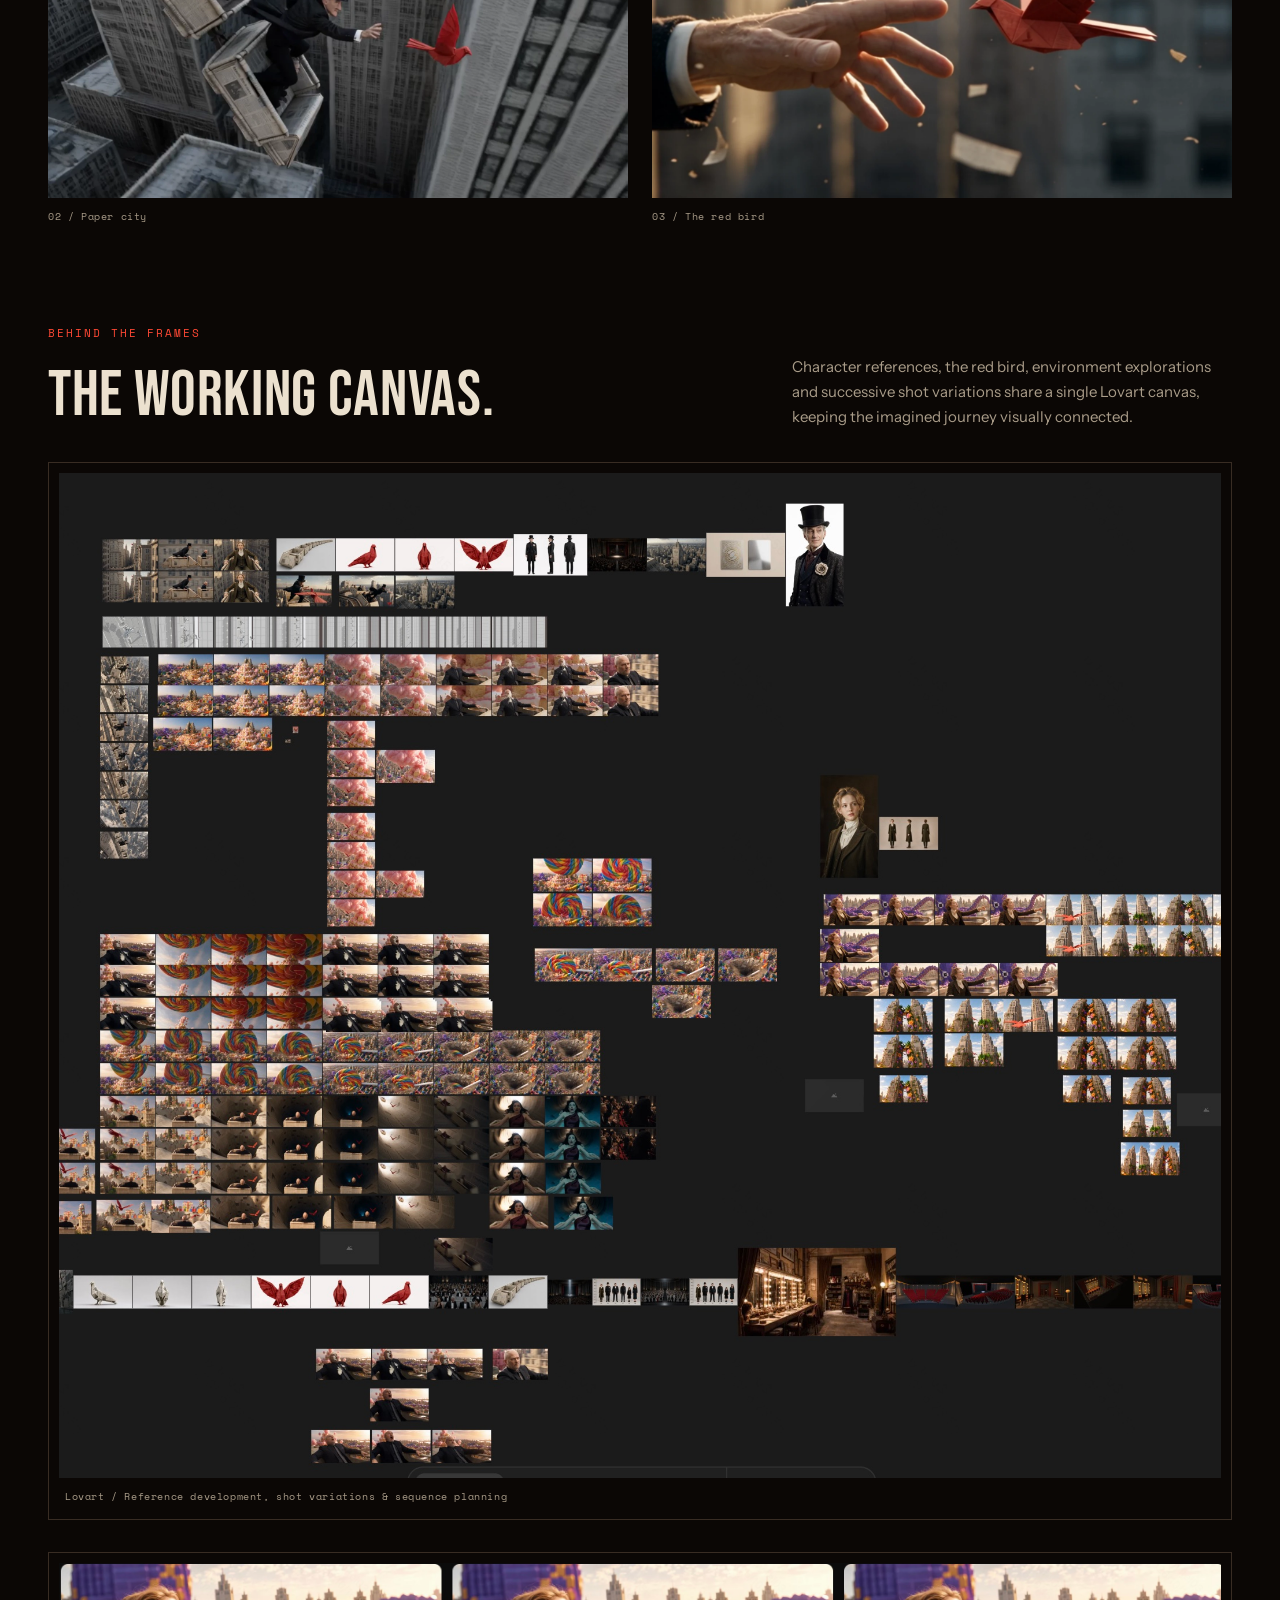
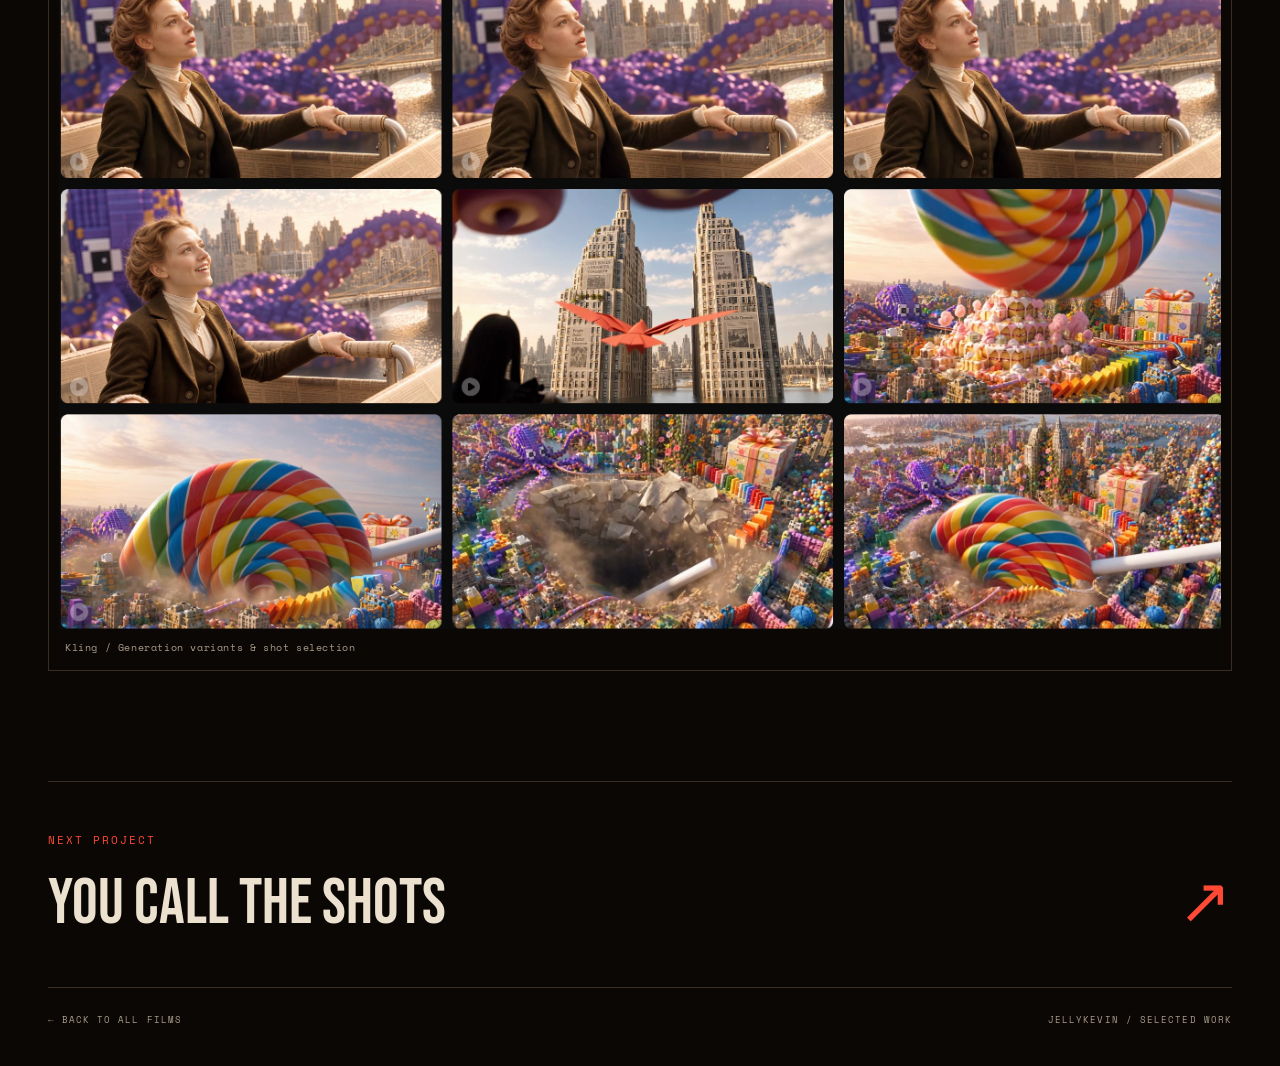
==== commit 4170e863: "Add cropped Lovart and Kling production workflows" ====
--- a/king-card.html
+++ b/king-card.html
@@ -1,3 +1,3 @@
 <!doctype html>
 <html lang="en"><head><meta charset="utf-8"><meta name="viewport" content="width=device-width,initial-scale=1"><title>King Card — JellyKevin</title><meta name="description" content="A magician searches for the card that could change everything. The answer was never outside him."><meta property="og:title" content="King Card — JellyKevin"><meta property="og:description" content="A magician searches for the card that could change everything. The answer was never outside him."><meta property="og:image" content="https://jellykevin.com/king-card-magic.webp"><meta property="og:type" content="article"><link rel="stylesheet" href="fonts.css"><link rel="stylesheet" href="projects.css"><script src="projects.js" defer></script></head>
-<body><a class="skip" href="#main">Skip to content</a><header><a class="wordmark" href="index.html">JELLYKEVIN<span>®</span></a><a class="back" href="index.html#film">← ALL FILMS</a></header><main id="main"><div class="project-head"><p class="eyebrow">KLING 4.0 / AIGC SHORT FILM / 01</p><h1>King Card</h1><div class="intro"><p>A magician searches for the card that could change everything. The answer was never outside him.</p><a class="watch" href="https://www.youtube.com/watch?v=YuxI05lHLRk" target="_blank" rel="noopener">WATCH FILM <span>↗</span></a></div></div><a class="hero" href="https://www.youtube.com/watch?v=YuxI05lHLRk" target="_blank" rel="noopener" aria-label="Watch King Card on YouTube (opens in a new tab)"><img src="king-card-magic.webp" alt="King Card — selected film still" width="1600" height="900" fetchpriority="high"><span class="hero-play">▶</span><span class="hero-caption">KING CARD <span>WATCH ON YOUTUBE ↗</span></span></a><nav class="project-nav" aria-label="Project sections"><a href="#story">The idea</a><a href="#frames">Selected frames</a><a href="#process">Workflow</a></nav><section id="story" class="story"><div><p class="eyebrow">THE IDEA</p><h2>The king<br>was always you.</h2></div><div class="prose"><p class="lead">We keep searching for a winning card: the right tool, the right opportunity, someone else’s permission.</p><p>King Card turns that search into a fantastical pursuit. As the magician moves through shifting worlds, the quest for an external source of power becomes a discovery of his own agency.</p><p>The magic carries an allegory about creation, work and the choices that shape a life. No card can decide who you are. The decisive move is recognizing that the ability to act—to imagine, choose and create—was yours all along.</p><p>Kling gives the impossible a visible form. The person holding the cards gives it direction.</p></div></section><blockquote>The king was<br>always you.<cite>KING CARD / CORE THEME</cite></blockquote><section id="frames"><div class="section-heading"><div><p class="eyebrow">SELECTED FRAMES</p><h2>Follow the impossible.</h2></div><p>A magician, a paper city and a red bird: fragments of a search that turns inward.</p></div><div class="stills"><figure class="full"><a class="zoom-image" href="king-card-magic.webp" data-caption="01 / The magician" aria-label="Enlarge: 01 / The magician"><img src="king-card-magic.webp" alt="01 / The magician" width="1600" height="900" loading="lazy" decoding="async"><span class="zoom-hint" aria-hidden="true">EXPAND ↗</span></a><figcaption>01 / The magician</figcaption></figure><figure class=""><a class="zoom-image" href="king-card-descent.webp" data-caption="02 / Paper city" aria-label="Enlarge: 02 / Paper city"><img src="king-card-descent.webp" alt="02 / Paper city" width="1600" height="900" loading="lazy" decoding="async"><span class="zoom-hint" aria-hidden="true">EXPAND ↗</span></a><figcaption>02 / Paper city</figcaption></figure><figure class=""><a class="zoom-image" href="king-card-origami.webp" data-caption="03 / The red bird" aria-label="Enlarge: 03 / The red bird"><img src="king-card-origami.webp" alt="03 / The red bird" width="1600" height="900" loading="lazy" decoding="async"><span class="zoom-hint" aria-hidden="true">EXPAND ↗</span></a><figcaption>03 / The red bird</figcaption></figure></div></section><section id="process" class="process"><div class="section-heading"><div><p class="eyebrow">BEHIND THE FRAMES</p><h2>The working canvas.</h2></div><p>Character references, the red bird, environment explorations and successive shot variations share a single Lovart canvas, keeping the imagined journey visually connected.</p></div><figure class="full"><a class="zoom-image" href="king-card-workflow.webp" data-caption="Lovart / Reference development, shot variations &amp; sequence planning" aria-label="Enlarge: Lovart / Reference development, shot variations &amp; sequence planning"><img src="king-card-workflow.webp" alt="Lovart / Reference development, shot variations &amp; sequence planning" width="3456" height="1990" loading="lazy" decoding="async"><span class="zoom-hint" aria-hidden="true">EXPAND ↗</span></a><figcaption>Lovart / Reference development, shot variations &amp; sequence planning</figcaption></figure></section><a class="next-project" href="you-call-the-shots.html"><span class="eyebrow">NEXT PROJECT</span><span>You Call the Shots <b>↗</b></span></a></main><footer><a href="index.html#film">← BACK TO ALL FILMS</a><span>JELLYKEVIN / SELECTED WORK</span></footer><dialog id="image-viewer" aria-label="Image preview"><div class="viewer-tools"><span id="image-count"></span><a id="original-image" target="_blank" rel="noopener">FULL SIZE ↗</a><button id="close-image" aria-label="Close image preview">CLOSE ×</button></div><div class="viewer-stage"><button id="previous-image" aria-label="Previous image">←</button><img id="viewer-image" alt=""><button id="next-image" aria-label="Next image">→</button></div><p id="viewer-caption"></p></dialog></body></html>+<body><a class="skip" href="#main">Skip to content</a><header><a class="wordmark" href="index.html">JELLYKEVIN<span>®</span></a><a class="back" href="index.html#film">← ALL FILMS</a></header><main id="main"><div class="project-head"><p class="eyebrow">KLING 4.0 / AIGC SHORT FILM / 01</p><h1>King Card</h1><div class="intro"><p>A magician searches for the card that could change everything. The answer was never outside him.</p><a class="watch" href="https://www.youtube.com/watch?v=YuxI05lHLRk" target="_blank" rel="noopener">WATCH FILM <span>↗</span></a></div></div><a class="hero" href="https://www.youtube.com/watch?v=YuxI05lHLRk" target="_blank" rel="noopener" aria-label="Watch King Card on YouTube (opens in a new tab)"><img src="king-card-magic.webp" alt="King Card — selected film still" width="1600" height="900" fetchpriority="high"><span class="hero-play">▶</span><span class="hero-caption">KING CARD <span>WATCH ON YOUTUBE ↗</span></span></a><nav class="project-nav" aria-label="Project sections"><a href="#story">The idea</a><a href="#frames">Selected frames</a><a href="#process">Workflow</a></nav><section id="story" class="story"><div><p class="eyebrow">THE IDEA</p><h2>The king<br>was always you.</h2></div><div class="prose"><p class="lead">We keep searching for a winning card: the right tool, the right opportunity, someone else’s permission.</p><p>King Card turns that search into a fantastical pursuit. As the magician moves through shifting worlds, the quest for an external source of power becomes a discovery of his own agency.</p><p>The magic carries an allegory about creation, work and the choices that shape a life. No card can decide who you are. The decisive move is recognizing that the ability to act—to imagine, choose and create—was yours all along.</p><p>Kling gives the impossible a visible form. The person holding the cards gives it direction.</p></div></section><blockquote>The king was<br>always you.<cite>KING CARD / CORE THEME</cite></blockquote><section id="frames"><div class="section-heading"><div><p class="eyebrow">SELECTED FRAMES</p><h2>Follow the impossible.</h2></div><p>A magician, a paper city and a red bird: fragments of a search that turns inward.</p></div><div class="stills"><figure class="full"><a class="zoom-image" href="king-card-magic.webp" data-caption="01 / The magician" aria-label="Enlarge: 01 / The magician"><img src="king-card-magic.webp" alt="01 / The magician" width="1600" height="900" loading="lazy" decoding="async"><span class="zoom-hint" aria-hidden="true">EXPAND ↗</span></a><figcaption>01 / The magician</figcaption></figure><figure class=""><a class="zoom-image" href="king-card-descent.webp" data-caption="02 / Paper city" aria-label="Enlarge: 02 / Paper city"><img src="king-card-descent.webp" alt="02 / Paper city" width="1600" height="900" loading="lazy" decoding="async"><span class="zoom-hint" aria-hidden="true">EXPAND ↗</span></a><figcaption>02 / Paper city</figcaption></figure><figure class=""><a class="zoom-image" href="king-card-origami.webp" data-caption="03 / The red bird" aria-label="Enlarge: 03 / The red bird"><img src="king-card-origami.webp" alt="03 / The red bird" width="1600" height="900" loading="lazy" decoding="async"><span class="zoom-hint" aria-hidden="true">EXPAND ↗</span></a><figcaption>03 / The red bird</figcaption></figure></div></section><section id="process" class="process"><div class="section-heading"><div><p class="eyebrow">BEHIND THE FRAMES</p><h2>The working canvas.</h2></div><p>Character references, the red bird, environment explorations and successive shot variations share a single Lovart canvas, keeping the imagined journey visually connected.</p></div><figure class="full"><a class="zoom-image" href="king-card-lovart-canvas.jpg" data-caption="Lovart / Reference development, shot variations &amp; sequence planning" aria-label="Enlarge: Lovart / Reference development, shot variations &amp; sequence planning"><img src="king-card-lovart-canvas.jpg" alt="Lovart / Reference development, shot variations &amp; sequence planning" width="2010" height="1740" loading="lazy" decoding="async"><span class="zoom-hint" aria-hidden="true">EXPAND ↗</span></a><figcaption>Lovart / Reference development, shot variations &amp; sequence planning</figcaption></figure><figure class="full" style="margin-top:32px"><a class="zoom-image" href="king-card-kling-process.jpg" data-caption="Kling / Generation variants &amp; shot selection" aria-label="Enlarge: Kling generation process"><img src="king-card-kling-process.jpg" alt="King-Card — Kling generation variants" width="2540" height="1455" loading="lazy" decoding="async"><span class="zoom-hint" aria-hidden="true">EXPAND ↗</span></a><figcaption>Kling / Generation variants &amp; shot selection</figcaption></figure></section><a class="next-project" href="you-call-the-shots.html"><span class="eyebrow">NEXT PROJECT</span><span>You Call the Shots <b>↗</b></span></a></main><footer><a href="index.html#film">← BACK TO ALL FILMS</a><span>JELLYKEVIN / SELECTED WORK</span></footer><dialog id="image-viewer" aria-label="Image preview"><div class="viewer-tools"><span id="image-count"></span><a id="original-image" target="_blank" rel="noopener">FULL SIZE ↗</a><button id="close-image" aria-label="Close image preview">CLOSE ×</button></div><div class="viewer-stage"><button id="previous-image" aria-label="Previous image">←</button><img id="viewer-image" alt=""><button id="next-image" aria-label="Next image">→</button></div><p id="viewer-caption"></p></dialog></body></html>
